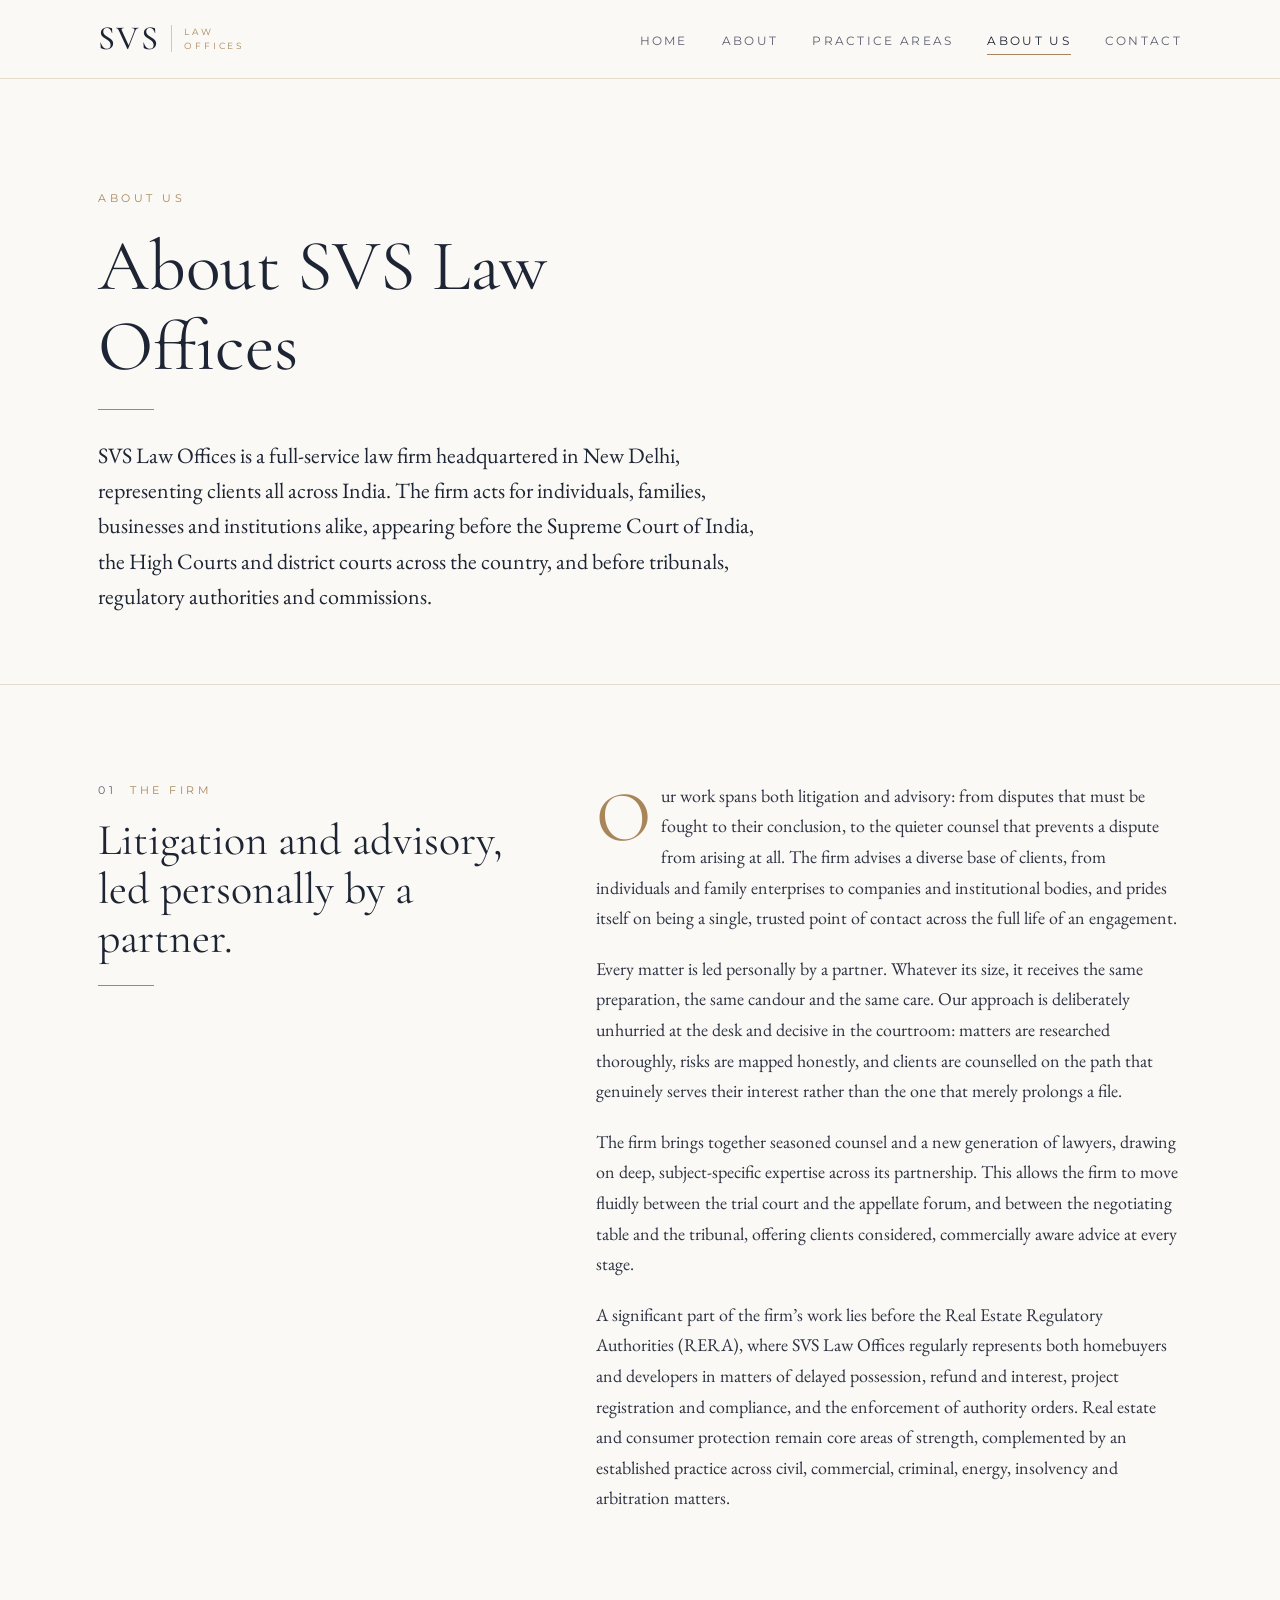
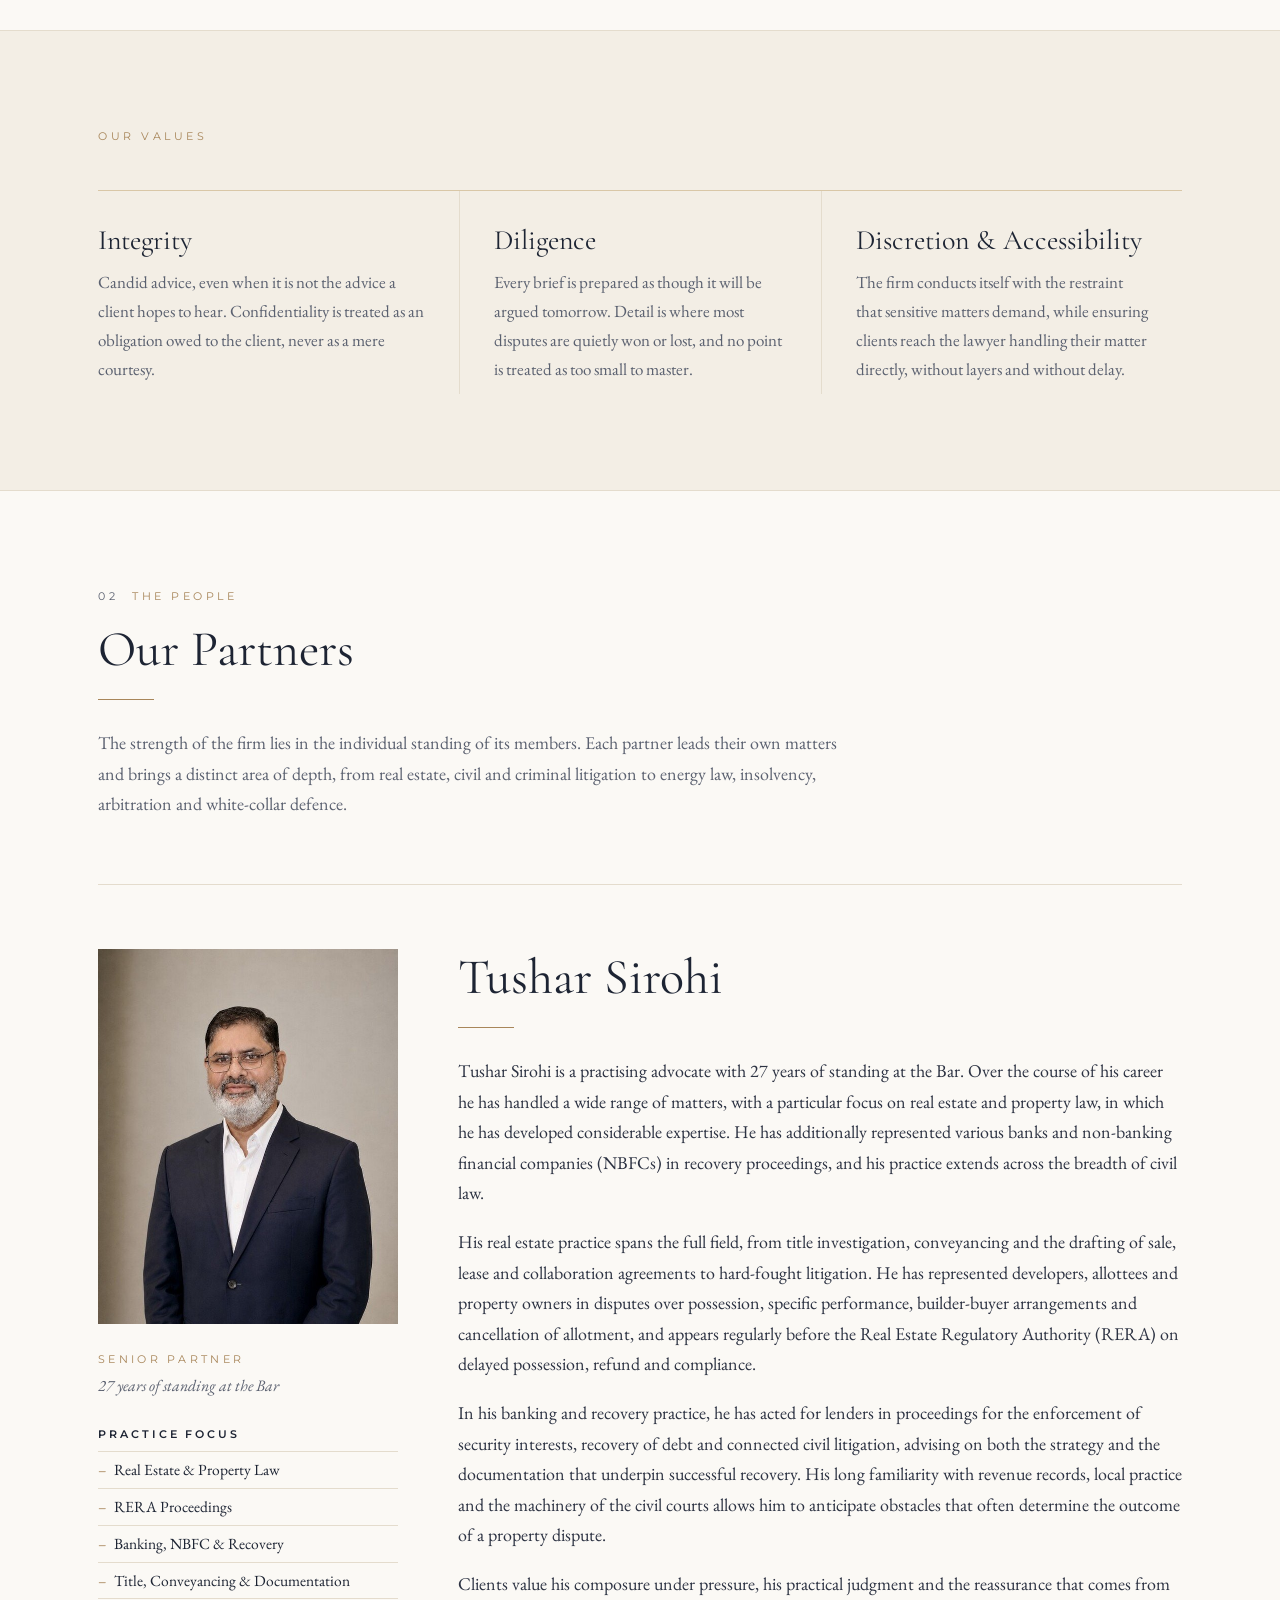
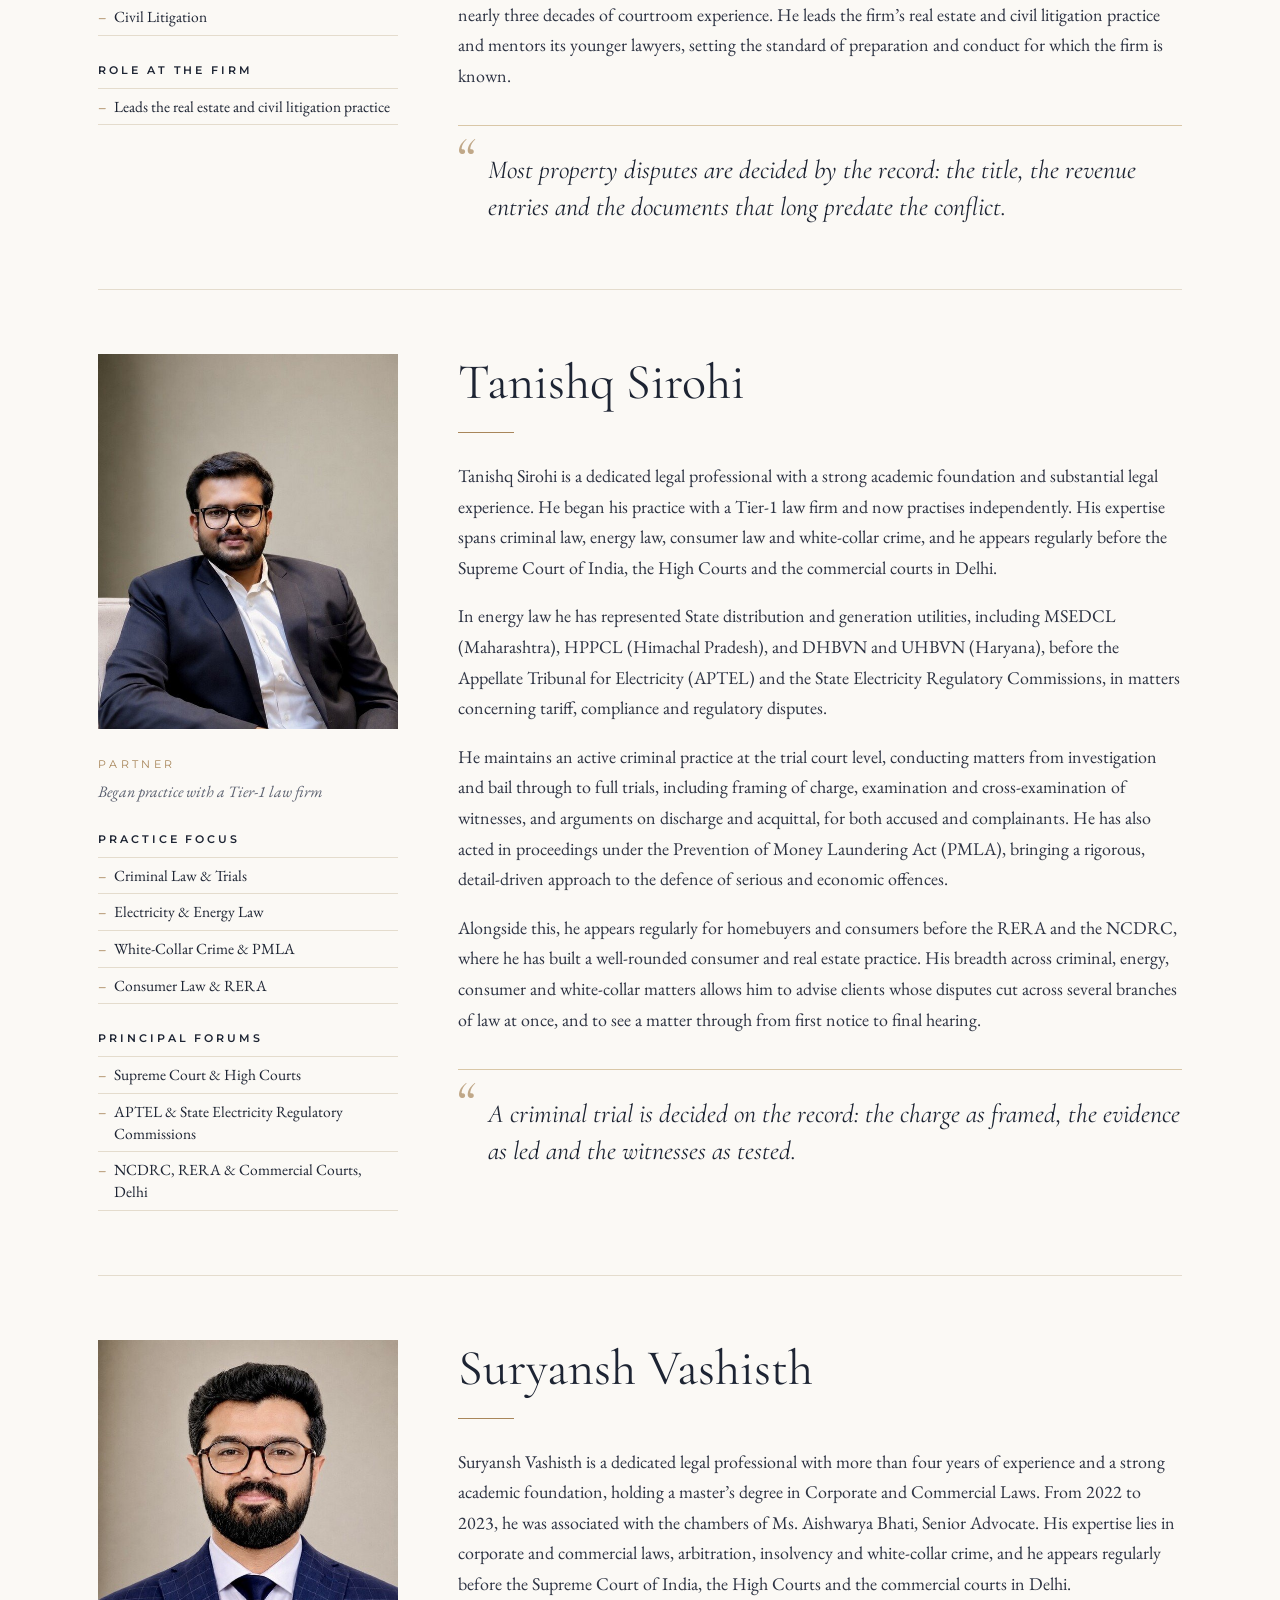
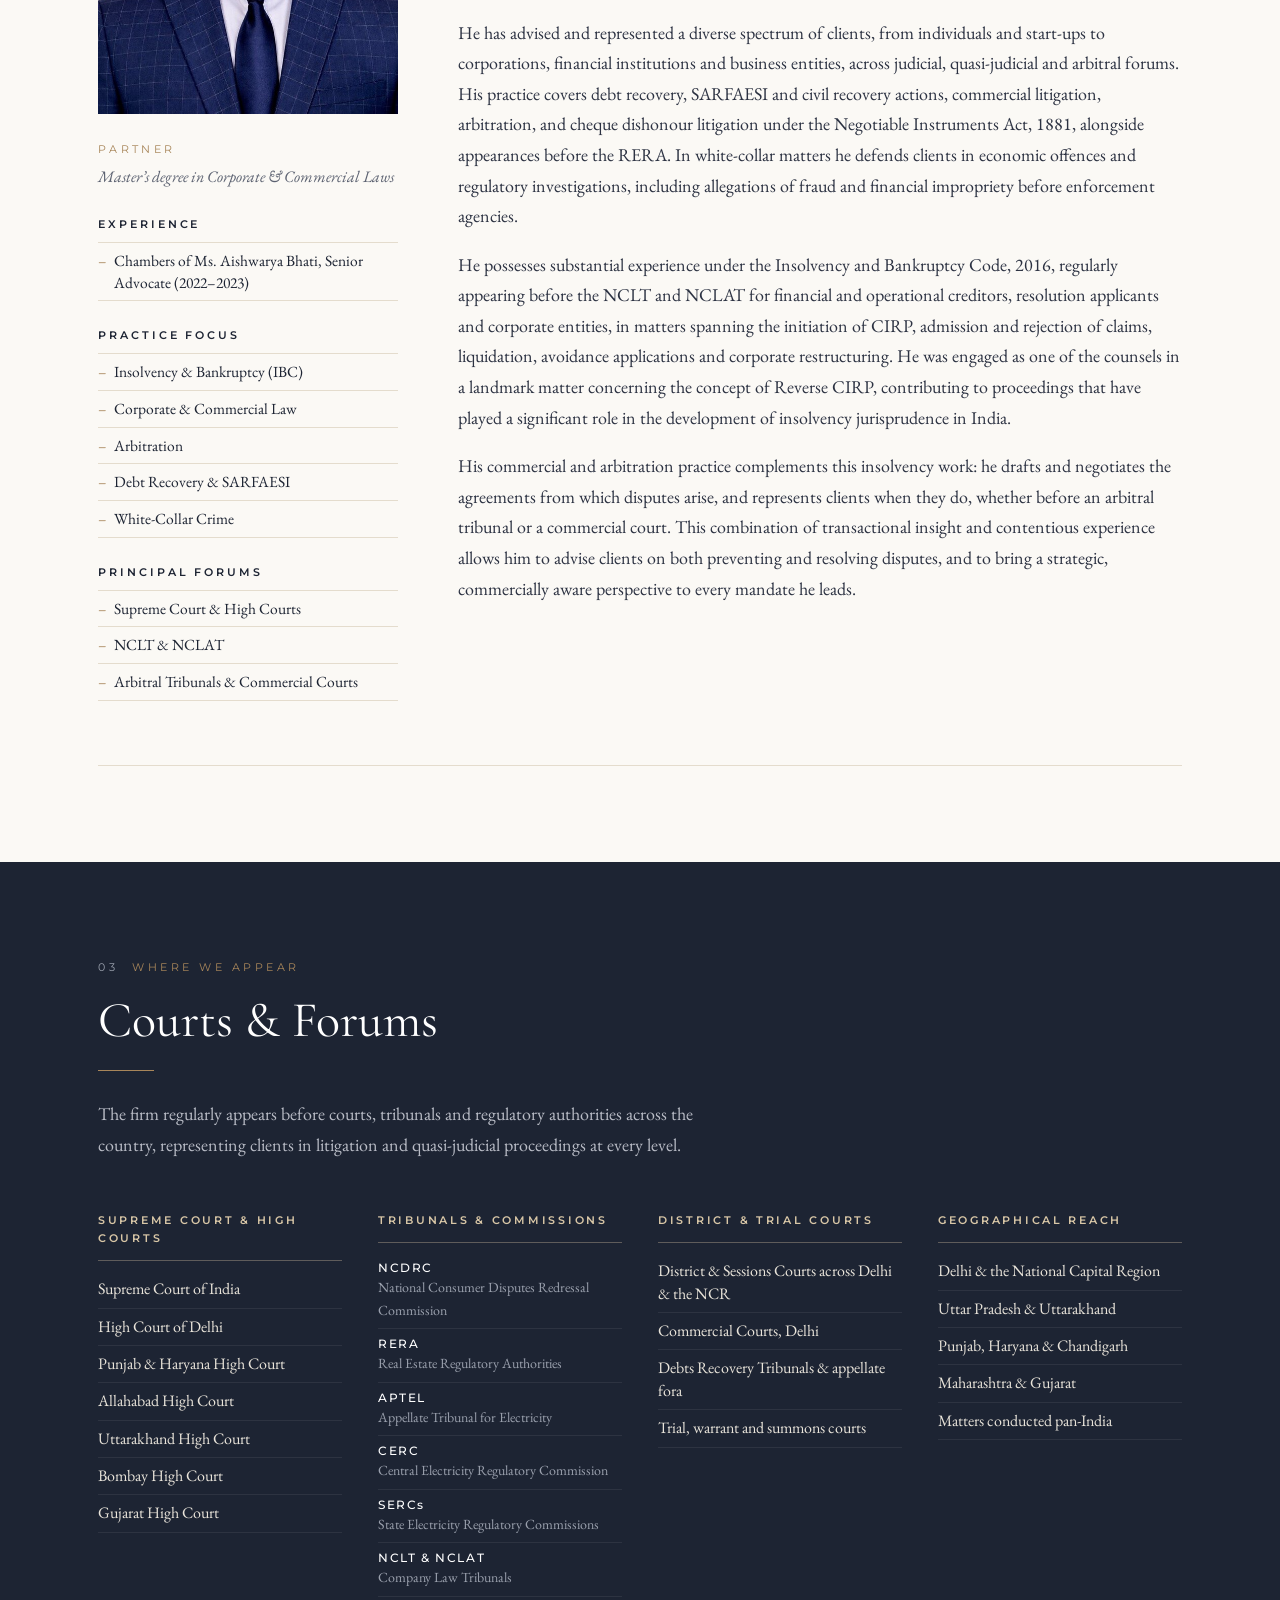
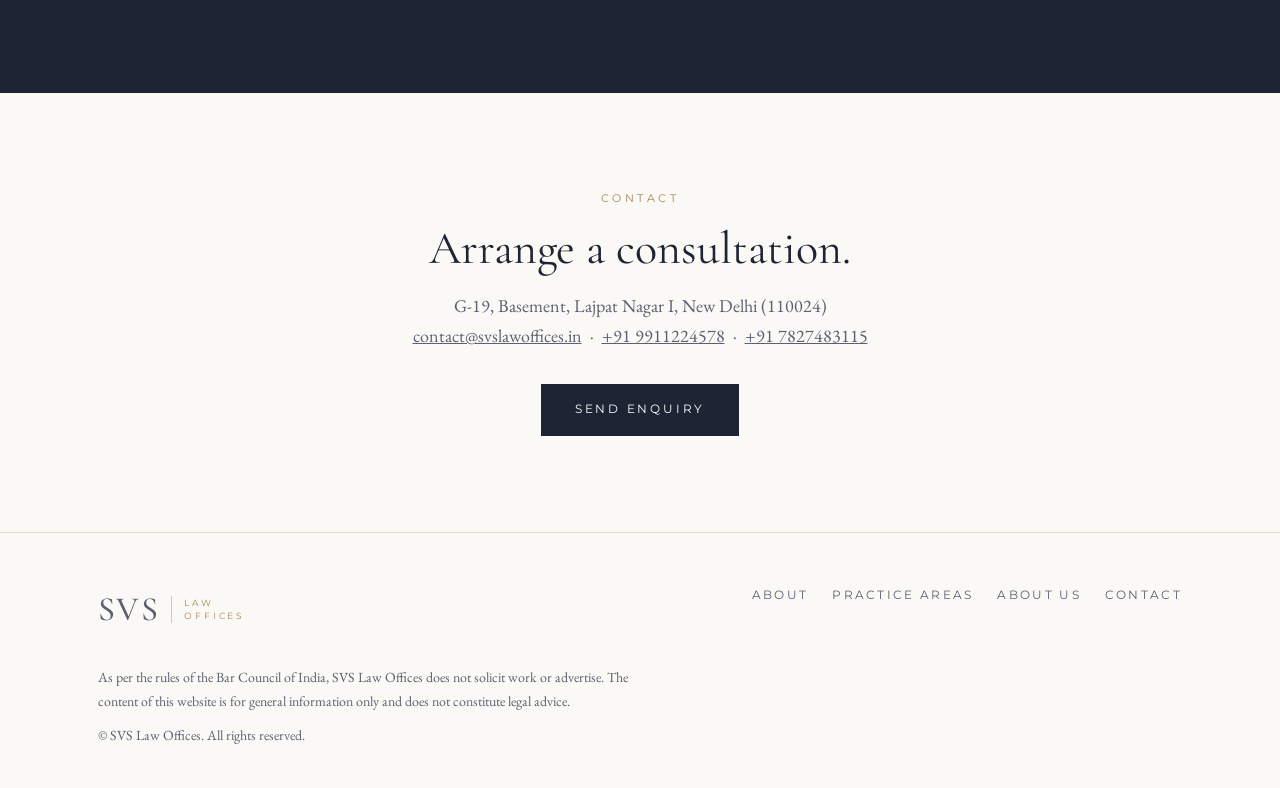
==== about-us.html @ 1b8d6eec "Updated index.html to add about us section" ====
<!DOCTYPE html>
<html lang="en">
<head>
<meta charset="UTF-8">
<meta name="viewport" content="width=device-width, initial-scale=1.0">
<title>About Us | SVS Law Offices, Advocates & Legal Consultants, Delhi</title>
<meta name="description" content="About SVS Law Offices: a full-service law firm headquartered in New Delhi, representing clients across India. Meet our partners.">
<link rel="preconnect" href="https://fonts.googleapis.com">
<link rel="preconnect" href="https://fonts.gstatic.com" crossorigin>
<link href="https://fonts.googleapis.com/css2?family=Cormorant+Garamond:ital,wght@0,400;0,500;0,600;1,400&family=EB+Garamond:ital,wght@0,400;0,500;1,400&family=Montserrat:wght@400;500;600&display=swap" rel="stylesheet">
<style>
  :root{
    --ink:#1d2433;
    --muted:#5b6170;
    --gold:#a8865a;
    --gold-soft:#d9c7a7;
    --paper:#fbf9f5;
    --sand:#f3eee5;
    --line:#e4dccd;
    --serif-d:'Cormorant Garamond', Georgia, serif;
    --serif:'EB Garamond', Georgia, serif;
    --sans:'Montserrat', Arial, sans-serif;
  }
  *{box-sizing:border-box;margin:0;padding:0}
  html{scroll-behavior:smooth}
  body{background:var(--paper);color:var(--ink);font-family:var(--serif);font-size:18px;line-height:1.7;-webkit-font-smoothing:antialiased}
  img{max-width:100%;display:block}
  a{color:inherit}
  .wrap{max-width:1140px;margin:0 auto;padding:0 28px}

  /* Header */
  header{position:sticky;top:0;z-index:20;background:rgba(251,249,245,.94);backdrop-filter:blur(6px);border-bottom:1px solid var(--line)}
  .bar{display:flex;align-items:center;justify-content:space-between;height:78px}
  .logo{display:flex;align-items:center;gap:12px;text-decoration:none}
  .logo b{font-family:var(--serif-d);font-weight:500;font-size:34px;letter-spacing:.04em}
  .logo span{font-family:var(--sans);font-size:9px;letter-spacing:.32em;text-transform:uppercase;color:var(--gold);border-left:1px solid var(--gold-soft);padding-left:12px;line-height:1.5}
  nav ul{list-style:none;display:flex;gap:34px}
  nav a{font-family:var(--sans);font-size:11.5px;letter-spacing:.2em;text-transform:uppercase;text-decoration:none;color:var(--muted);padding:6px 0;border-bottom:1px solid transparent;transition:.2s}
  nav a:hover,nav a.active{color:var(--ink);border-bottom-color:var(--gold)}
  .menu-btn{display:none;background:none;border:0;font-family:var(--sans);font-size:11px;letter-spacing:.2em;text-transform:uppercase;cursor:pointer;color:var(--ink)}

  /* Common */
  .eyebrow{font-family:var(--sans);font-size:11px;letter-spacing:.32em;text-transform:uppercase;color:var(--gold);display:flex;align-items:center;gap:14px}
  .eyebrow i{font-style:normal;color:var(--muted)}
  h1,h2,h3{font-family:var(--serif-d);font-weight:400;line-height:1.12}
  .rule{width:56px;height:1px;background:var(--gold);margin:22px 0 28px}
  section{padding:96px 0}

  /* Hero */
  .hero{padding:110px 0 70px;border-bottom:1px solid var(--line)}
  .hero h1{font-size:clamp(44px,6vw,72px);margin-top:18px;max-width:14ch}
  .hero p.lead{font-size:22px;line-height:1.6;max-width:62ch;color:var(--ink)}

  /* Firm */
  .firm-grid{display:grid;grid-template-columns:1fr 1.35fr;gap:64px;align-items:start}
  .firm-grid h2{font-size:clamp(32px,4vw,44px)}
  .firm-body p{margin-bottom:20px;color:#2c3242}
  .firm-body p:first-child::first-letter{font-family:var(--serif-d);float:left;font-size:72px;line-height:.85;padding:6px 10px 0 0;color:var(--gold)}

  /* Values */
  .values{background:var(--sand);border-top:1px solid var(--line);border-bottom:1px solid var(--line)}
  .vals{display:grid;grid-template-columns:repeat(3,1fr);gap:0;margin-top:44px;border-top:1px solid var(--gold-soft)}
  .val{padding:34px 34px 10px 0}
  .val+.val{padding-left:34px;border-left:1px solid var(--line)}
  .val h3{font-size:28px;margin-bottom:12px}
  .val p{color:var(--muted);font-size:17px}

  /* People */
  .people-head{max-width:760px;margin-bottom:64px}
  .people-head h2{font-size:clamp(34px,4.4vw,50px)}
  .people-head p{color:var(--muted)}
  .person{display:grid;grid-template-columns:300px 1fr;gap:60px;padding:64px 0;border-top:1px solid var(--line)}
  .person:last-child{border-bottom:1px solid var(--line)}
  .photo{aspect-ratio:594/742;overflow:hidden;background:var(--sand)}
  .photo img{width:100%;height:100%;object-fit:cover;filter:saturate(.92)}
  .meta{margin-top:26px}
  .meta .role{font-family:var(--sans);font-size:11px;letter-spacing:.3em;text-transform:uppercase;color:var(--gold)}
  .meta .sub{font-style:italic;color:var(--muted);font-size:16px;margin-top:4px}
  .meta h4{font-family:var(--sans);font-size:10.5px;font-weight:600;letter-spacing:.28em;text-transform:uppercase;margin:26px 0 8px}
  .meta ul{list-style:none;border-top:1px solid var(--line)}
  .meta li{font-size:15.5px;padding:7px 0 7px 16px;border-bottom:1px solid var(--line);position:relative;line-height:1.4}
  .meta li::before{content:"–";position:absolute;left:0;color:var(--gold)}
  .bio h3{font-size:clamp(36px,4vw,50px)}
  .bio p{margin-bottom:18px;color:#2c3242}
  blockquote{margin-top:34px;padding-top:26px;border-top:1px solid var(--gold-soft);font-family:var(--serif-d);font-style:italic;font-size:26px;line-height:1.4;color:var(--ink);position:relative}
  blockquote::before{content:"\201C";font-size:60px;color:var(--gold);position:absolute;top:2px;left:-4px;line-height:1;opacity:.7}
  blockquote span{display:block;padding-left:30px}

  /* Forums */
  .forums{background:var(--ink);color:#e9e4da}
  .forums .eyebrow i{color:#9aa0ad}
  .forums h2{font-size:clamp(34px,4.4vw,50px);color:#fff}
  .forums .intro{color:#b9bcc6;max-width:70ch}
  .fgrid{display:grid;grid-template-columns:repeat(4,1fr);gap:36px;margin-top:52px}
  .fgrid h4{font-family:var(--sans);font-size:10.5px;font-weight:600;letter-spacing:.26em;text-transform:uppercase;color:var(--gold-soft);padding-bottom:12px;border-bottom:1px solid rgba(217,199,167,.35);margin-bottom:10px}
  .fgrid ul{list-style:none}
  .fgrid li{font-size:16px;padding:7px 0;border-bottom:1px solid rgba(255,255,255,.07);line-height:1.4}
  .fgrid li b{font-family:var(--sans);font-weight:500;font-size:11.5px;letter-spacing:.14em;color:#fff;display:block}
  .fgrid li small{color:#9aa0ad;font-size:14px}

  /* CTA + footer */
  .cta{text-align:center}
  .cta h2{font-size:clamp(32px,4vw,46px)}
  .cta p{color:var(--muted);max-width:56ch;margin:16px auto 32px}
  .btn{display:inline-block;font-family:var(--sans);font-size:11.5px;letter-spacing:.24em;text-transform:uppercase;text-decoration:none;padding:16px 34px;background:var(--ink);color:#fff;transition:.2s}
  .btn:hover{background:var(--gold)}
  footer{border-top:1px solid var(--line);padding:48px 0 40px;font-size:15px;color:var(--muted)}
  .foot{display:flex;justify-content:space-between;gap:30px;flex-wrap:wrap;align-items:flex-start}
  footer nav ul{gap:24px;flex-wrap:wrap}
  footer .note{margin-top:28px;font-size:14px;max-width:80ch}

  @media (max-width:900px){
    .firm-grid,.person{grid-template-columns:1fr;gap:34px}
    .person .side{max-width:340px}
    .vals{grid-template-columns:1fr}
    .val,.val+.val{padding:28px 0 6px;border-left:0;border-bottom:1px solid var(--line)}
    .fgrid{grid-template-columns:1fr 1fr}
    section{padding:72px 0}
    .menu-btn{display:block}
    header nav{display:none;position:absolute;top:78px;left:0;right:0;background:var(--paper);border-bottom:1px solid var(--line)}
    header nav.open{display:block}
    header nav ul{flex-direction:column;gap:0;padding:10px 28px 20px}
    header nav a{display:block;padding:12px 0}
  }
  @media (max-width:560px){ .fgrid{grid-template-columns:1fr} body{font-size:17px} }
</style>
</head>
<body>

<!--
  NAVIGATION CHANGE FOR THE MAIN SITE (index.html):
  Replace the "Insights" menu item (header AND footer) with:
      <li><a href="about-us.html">About Us</a></li>
  and remove the "Insights and updates" section (#insights) from the home page.
-->

<header>
  <div class="wrap bar">
    <a class="logo" href="index.html#home"><b>SVS</b><span>Law<br>Offices</span></a>
    <button class="menu-btn" onclick="document.querySelector('header nav').classList.toggle('open')">Menu</button>
    <nav>
      <ul>
        <li><a href="index.html#home">Home</a></li>
        <li><a href="index.html#about">About</a></li>
        <li><a href="index.html#practice">Practice Areas</a></li>
        <li><a href="about-us.html" class="active">About Us</a></li>
        <li><a href="index.html#contact">Contact</a></li>
      </ul>
    </nav>
  </div>
</header>

<main id="about-us">

  <!-- Hero -->
  <section class="hero">
    <div class="wrap">
      <div class="eyebrow">About Us</div>
      <h1>About SVS Law Offices</h1>
      <div class="rule"></div>
      <p class="lead">SVS Law Offices is a full-service law firm headquartered in New Delhi, representing clients all across India. The firm acts for individuals, families, businesses and institutions alike, appearing before the Supreme Court of India, the High Courts and district courts across the country, and before tribunals, regulatory authorities and commissions.</p>
    </div>
  </section>

  <!-- The Firm -->
  <section>
    <div class="wrap firm-grid">
      <div>
        <div class="eyebrow"><i>01</i> The Firm</div>
        <h2 style="margin-top:16px">Litigation and advisory, led personally by a partner.</h2>
        <div class="rule"></div>
      </div>
      <div class="firm-body">
        <p>Our work spans both litigation and advisory: from disputes that must be fought to their conclusion, to the quieter counsel that prevents a dispute from arising at all. The firm advises a diverse base of clients, from individuals and family enterprises to companies and institutional bodies, and prides itself on being a single, trusted point of contact across the full life of an engagement.</p>
        <p>Every matter is led personally by a partner. Whatever its size, it receives the same preparation, the same candour and the same care. Our approach is deliberately unhurried at the desk and decisive in the courtroom: matters are researched thoroughly, risks are mapped honestly, and clients are counselled on the path that genuinely serves their interest rather than the one that merely prolongs a file.</p>
        <p>The firm brings together seasoned counsel and a new generation of lawyers, drawing on deep, subject-specific expertise across its partnership. This allows the firm to move fluidly between the trial court and the appellate forum, and between the negotiating table and the tribunal, offering clients considered, commercially aware advice at every stage.</p>
        <p>A significant part of the firm’s work lies before the Real Estate Regulatory Authorities (RERA), where SVS Law Offices regularly represents both homebuyers and developers in matters of delayed possession, refund and interest, project registration and compliance, and the enforcement of authority orders. Real estate and consumer protection remain core areas of strength, complemented by an established practice across civil, commercial, criminal, energy, insolvency and arbitration matters.</p>
      </div>
    </div>
  </section>

  <!-- Values -->
  <section class="values">
    <div class="wrap">
      <div class="eyebrow">Our Values</div>
      <div class="vals">
        <div class="val">
          <h3>Integrity</h3>
          <p>Candid advice, even when it is not the advice a client hopes to hear. Confidentiality is treated as an obligation owed to the client, never as a mere courtesy.</p>
        </div>
        <div class="val">
          <h3>Diligence</h3>
          <p>Every brief is prepared as though it will be argued tomorrow. Detail is where most disputes are quietly won or lost, and no point is treated as too small to master.</p>
        </div>
        <div class="val">
          <h3>Discretion &amp; Accessibility</h3>
          <p>The firm conducts itself with the restraint that sensitive matters demand, while ensuring clients reach the lawyer handling their matter directly, without layers and without delay.</p>
        </div>
      </div>
    </div>
  </section>

  <!-- Partners -->
  <section id="partners">
    <div class="wrap">
      <div class="people-head">
        <div class="eyebrow"><i>02</i> The People</div>
        <h2 style="margin-top:16px">Our Partners</h2>
        <div class="rule"></div>
        <p>The strength of the firm lies in the individual standing of its members. Each partner leads their own matters and brings a distinct area of depth, from real estate, civil and criminal litigation to energy law, insolvency, arbitration and white-collar defence.</p>
      </div>

      <!-- Tushar Sirohi -->
      <article class="person">
        <div class="side">
          <div class="photo"><img src="images/tushar-sirohi.jpg" alt="Tushar Sirohi, Senior Partner, SVS Law Offices" loading="lazy"></div>
          <div class="meta">
            <div class="role">Senior Partner</div>
            <div class="sub">27 years of standing at the Bar</div>
            <h4>Practice Focus</h4>
            <ul>
              <li>Real Estate &amp; Property Law</li>
              <li>RERA Proceedings</li>
              <li>Banking, NBFC &amp; Recovery</li>
              <li>Title, Conveyancing &amp; Documentation</li>
              <li>Civil Litigation</li>
            </ul>
            <h4>Role at the Firm</h4>
            <ul><li>Leads the real estate and civil litigation practice</li></ul>
          </div>
        </div>
        <div class="bio">
          <h3>Tushar Sirohi</h3>
          <div class="rule"></div>
          <p>Tushar Sirohi is a practising advocate with 27 years of standing at the Bar. Over the course of his career he has handled a wide range of matters, with a particular focus on real estate and property law, in which he has developed considerable expertise. He has additionally represented various banks and non-banking financial companies (NBFCs) in recovery proceedings, and his practice extends across the breadth of civil law.</p>
          <p>His real estate practice spans the full field, from title investigation, conveyancing and the drafting of sale, lease and collaboration agreements to hard-fought litigation. He has represented developers, allottees and property owners in disputes over possession, specific performance, builder-buyer arrangements and cancellation of allotment, and appears regularly before the Real Estate Regulatory Authority (RERA) on delayed possession, refund and compliance.</p>
          <p>In his banking and recovery practice, he has acted for lenders in proceedings for the enforcement of security interests, recovery of debt and connected civil litigation, advising on both the strategy and the documentation that underpin successful recovery. His long familiarity with revenue records, local practice and the machinery of the civil courts allows him to anticipate obstacles that often determine the outcome of a property dispute.</p>
          <p>Clients value his composure under pressure, his practical judgment and the reassurance that comes from nearly three decades of courtroom experience. He leads the firm’s real estate and civil litigation practice and mentors its younger lawyers, setting the standard of preparation and conduct for which the firm is known.</p>
          <blockquote><span>Most property disputes are decided by the record: the title, the revenue entries and the documents that long predate the conflict.</span></blockquote>
        </div>
      </article>

      <!-- Tanishq Sirohi -->
      <article class="person">
        <div class="side">
          <div class="photo"><img src="images/tanishq-sirohi.jpg" alt="Tanishq Sirohi, Partner, SVS Law Offices" loading="lazy"></div>
          <div class="meta">
            <div class="role">Partner</div>
            <div class="sub">Began practice with a Tier-1 law firm</div>
            <h4>Practice Focus</h4>
            <ul>
              <li>Criminal Law &amp; Trials</li>
              <li>Electricity &amp; Energy Law</li>
              <li>White-Collar Crime &amp; PMLA</li>
              <li>Consumer Law &amp; RERA</li>
            </ul>
            <h4>Principal Forums</h4>
            <ul>
              <li>Supreme Court &amp; High Courts</li>
              <li>APTEL &amp; State Electricity Regulatory Commissions</li>
              <li>NCDRC, RERA &amp; Commercial Courts, Delhi</li>
            </ul>
          </div>
        </div>
        <div class="bio">
          <h3>Tanishq Sirohi</h3>
          <div class="rule"></div>
          <p>Tanishq Sirohi is a dedicated legal professional with a strong academic foundation and substantial legal experience. He began his practice with a Tier-1 law firm and now practises independently. His expertise spans criminal law, energy law, consumer law and white-collar crime, and he appears regularly before the Supreme Court of India, the High Courts and the commercial courts in Delhi.</p>
          <p>In energy law he has represented State distribution and generation utilities, including MSEDCL (Maharashtra), HPPCL (Himachal Pradesh), and DHBVN and UHBVN (Haryana), before the Appellate Tribunal for Electricity (APTEL) and the State Electricity Regulatory Commissions, in matters concerning tariff, compliance and regulatory disputes.</p>
          <p>He maintains an active criminal practice at the trial court level, conducting matters from investigation and bail through to full trials, including framing of charge, examination and cross-examination of witnesses, and arguments on discharge and acquittal, for both accused and complainants. He has also acted in proceedings under the Prevention of Money Laundering Act (PMLA), bringing a rigorous, detail-driven approach to the defence of serious and economic offences.</p>
          <p>Alongside this, he appears regularly for homebuyers and consumers before the RERA and the NCDRC, where he has built a well-rounded consumer and real estate practice. His breadth across criminal, energy, consumer and white-collar matters allows him to advise clients whose disputes cut across several branches of law at once, and to see a matter through from first notice to final hearing.</p>
          <blockquote><span>A criminal trial is decided on the record: the charge as framed, the evidence as led and the witnesses as tested.</span></blockquote>
        </div>
      </article>

      <!-- Suryansh Vashisth -->
      <article class="person">
        <div class="side">
          <div class="photo"><img src="images/suryansh-vashisth.jpg" alt="Suryansh Vashisth, Partner, SVS Law Offices" loading="lazy"></div>
          <div class="meta">
            <div class="role">Partner</div>
            <div class="sub">Master’s degree in Corporate &amp; Commercial Laws</div>
            <h4>Experience</h4>
            <ul><li>Chambers of Ms. Aishwarya Bhati, Senior Advocate (2022–2023)</li></ul>
            <h4>Practice Focus</h4>
            <ul>
              <li>Insolvency &amp; Bankruptcy (IBC)</li>
              <li>Corporate &amp; Commercial Law</li>
              <li>Arbitration</li>
              <li>Debt Recovery &amp; SARFAESI</li>
              <li>White-Collar Crime</li>
            </ul>
            <h4>Principal Forums</h4>
            <ul>
              <li>Supreme Court &amp; High Courts</li>
              <li>NCLT &amp; NCLAT</li>
              <li>Arbitral Tribunals &amp; Commercial Courts</li>
            </ul>
          </div>
        </div>
        <div class="bio">
          <h3>Suryansh Vashisth</h3>
          <div class="rule"></div>
          <p>Suryansh Vashisth is a dedicated legal professional with more than four years of experience and a strong academic foundation, holding a master’s degree in Corporate and Commercial Laws. From 2022 to 2023, he was associated with the chambers of Ms. Aishwarya Bhati, Senior Advocate. His expertise lies in corporate and commercial laws, arbitration, insolvency and white-collar crime, and he appears regularly before the Supreme Court of India, the High Courts and the commercial courts in Delhi.</p>
          <p>He has advised and represented a diverse spectrum of clients, from individuals and start-ups to corporations, financial institutions and business entities, across judicial, quasi-judicial and arbitral forums. His practice covers debt recovery, SARFAESI and civil recovery actions, commercial litigation, arbitration, and cheque dishonour litigation under the Negotiable Instruments Act, 1881, alongside appearances before the RERA. In white-collar matters he defends clients in economic offences and regulatory investigations, including allegations of fraud and financial impropriety before enforcement agencies.</p>
          <p>He possesses substantial experience under the Insolvency and Bankruptcy Code, 2016, regularly appearing before the NCLT and NCLAT for financial and operational creditors, resolution applicants and corporate entities, in matters spanning the initiation of CIRP, admission and rejection of claims, liquidation, avoidance applications and corporate restructuring. He was engaged as one of the counsels in a landmark matter concerning the concept of Reverse CIRP, contributing to proceedings that have played a significant role in the development of insolvency jurisprudence in India.</p>
          <p>His commercial and arbitration practice complements this insolvency work: he drafts and negotiates the agreements from which disputes arise, and represents clients when they do, whether before an arbitral tribunal or a commercial court. This combination of transactional insight and contentious experience allows him to advise clients on both preventing and resolving disputes, and to bring a strategic, commercially aware perspective to every mandate he leads.</p>
        </div>
      </article>
    </div>
  </section>

  <!-- Courts & Forums -->
  <section class="forums">
    <div class="wrap">
      <div class="eyebrow"><i>03</i> Where We Appear</div>
      <h2 style="margin-top:16px">Courts &amp; Forums</h2>
      <div class="rule"></div>
      <p class="intro">The firm regularly appears before courts, tribunals and regulatory authorities across the country, representing clients in litigation and quasi-judicial proceedings at every level.</p>
      <div class="fgrid">
        <div>
          <h4>Supreme Court &amp; High Courts</h4>
          <ul>
            <li>Supreme Court of India</li>
            <li>High Court of Delhi</li>
            <li>Punjab &amp; Haryana High Court</li>
            <li>Allahabad High Court</li>
            <li>Uttarakhand High Court</li>
            <li>Bombay High Court</li>
            <li>Gujarat High Court</li>
          </ul>
        </div>
        <div>
          <h4>Tribunals &amp; Commissions</h4>
          <ul>
            <li><b>NCDRC</b><small>National Consumer Disputes Redressal Commission</small></li>
            <li><b>RERA</b><small>Real Estate Regulatory Authorities</small></li>
            <li><b>APTEL</b><small>Appellate Tribunal for Electricity</small></li>
            <li><b>CERC</b><small>Central Electricity Regulatory Commission</small></li>
            <li><b>SERCs</b><small>State Electricity Regulatory Commissions</small></li>
            <li><b>NCLT &amp; NCLAT</b><small>Company Law Tribunals</small></li>
          </ul>
        </div>
        <div>
          <h4>District &amp; Trial Courts</h4>
          <ul>
            <li>District &amp; Sessions Courts across Delhi &amp; the NCR</li>
            <li>Commercial Courts, Delhi</li>
            <li>Debts Recovery Tribunals &amp; appellate fora</li>
            <li>Trial, warrant and summons courts</li>
          </ul>
        </div>
        <div>
          <h4>Geographical Reach</h4>
          <ul>
            <li>Delhi &amp; the National Capital Region</li>
            <li>Uttar Pradesh &amp; Uttarakhand</li>
            <li>Punjab, Haryana &amp; Chandigarh</li>
            <li>Maharashtra &amp; Gujarat</li>
            <li>Matters conducted pan-India</li>
          </ul>
        </div>
      </div>
    </div>
  </section>

  <!-- CTA -->
  <section class="cta">
    <div class="wrap">
      <div class="eyebrow" style="justify-content:center">Contact</div>
      <h2 style="margin-top:16px">Arrange a consultation.</h2>
      <p>G-19, Basement, Lajpat Nagar I, New Delhi (110024)<br>
      <a href="mailto:contact@svslawoffices.in">contact@svslawoffices.in</a> &nbsp;·&nbsp; <a href="tel:+919911224578">+91 9911224578</a> &nbsp;·&nbsp; <a href="tel:+917827483115">+91 7827483115</a></p>
      <a class="btn" href="index.html#contact">Send Enquiry</a>
    </div>
  </section>
</main>

<footer>
  <div class="wrap">
    <div class="foot">
      <a class="logo" href="index.html#home"><b>SVS</b><span>Law<br>Offices</span></a>
      <nav>
        <ul>
          <li><a href="index.html#about">About</a></li>
          <li><a href="index.html#practice">Practice Areas</a></li>
          <li><a href="about-us.html">About Us</a></li>
          <li><a href="index.html#contact">Contact</a></li>
        </ul>
      </nav>
    </div>
    <p class="note">As per the rules of the Bar Council of India, SVS Law Offices does not solicit work or advertise. The content of this website is for general information only and does not constitute legal advice.</p>
    <p class="note" style="margin-top:10px">© SVS Law Offices. All rights reserved.</p>
  </div>
</footer>

</body>
</html>
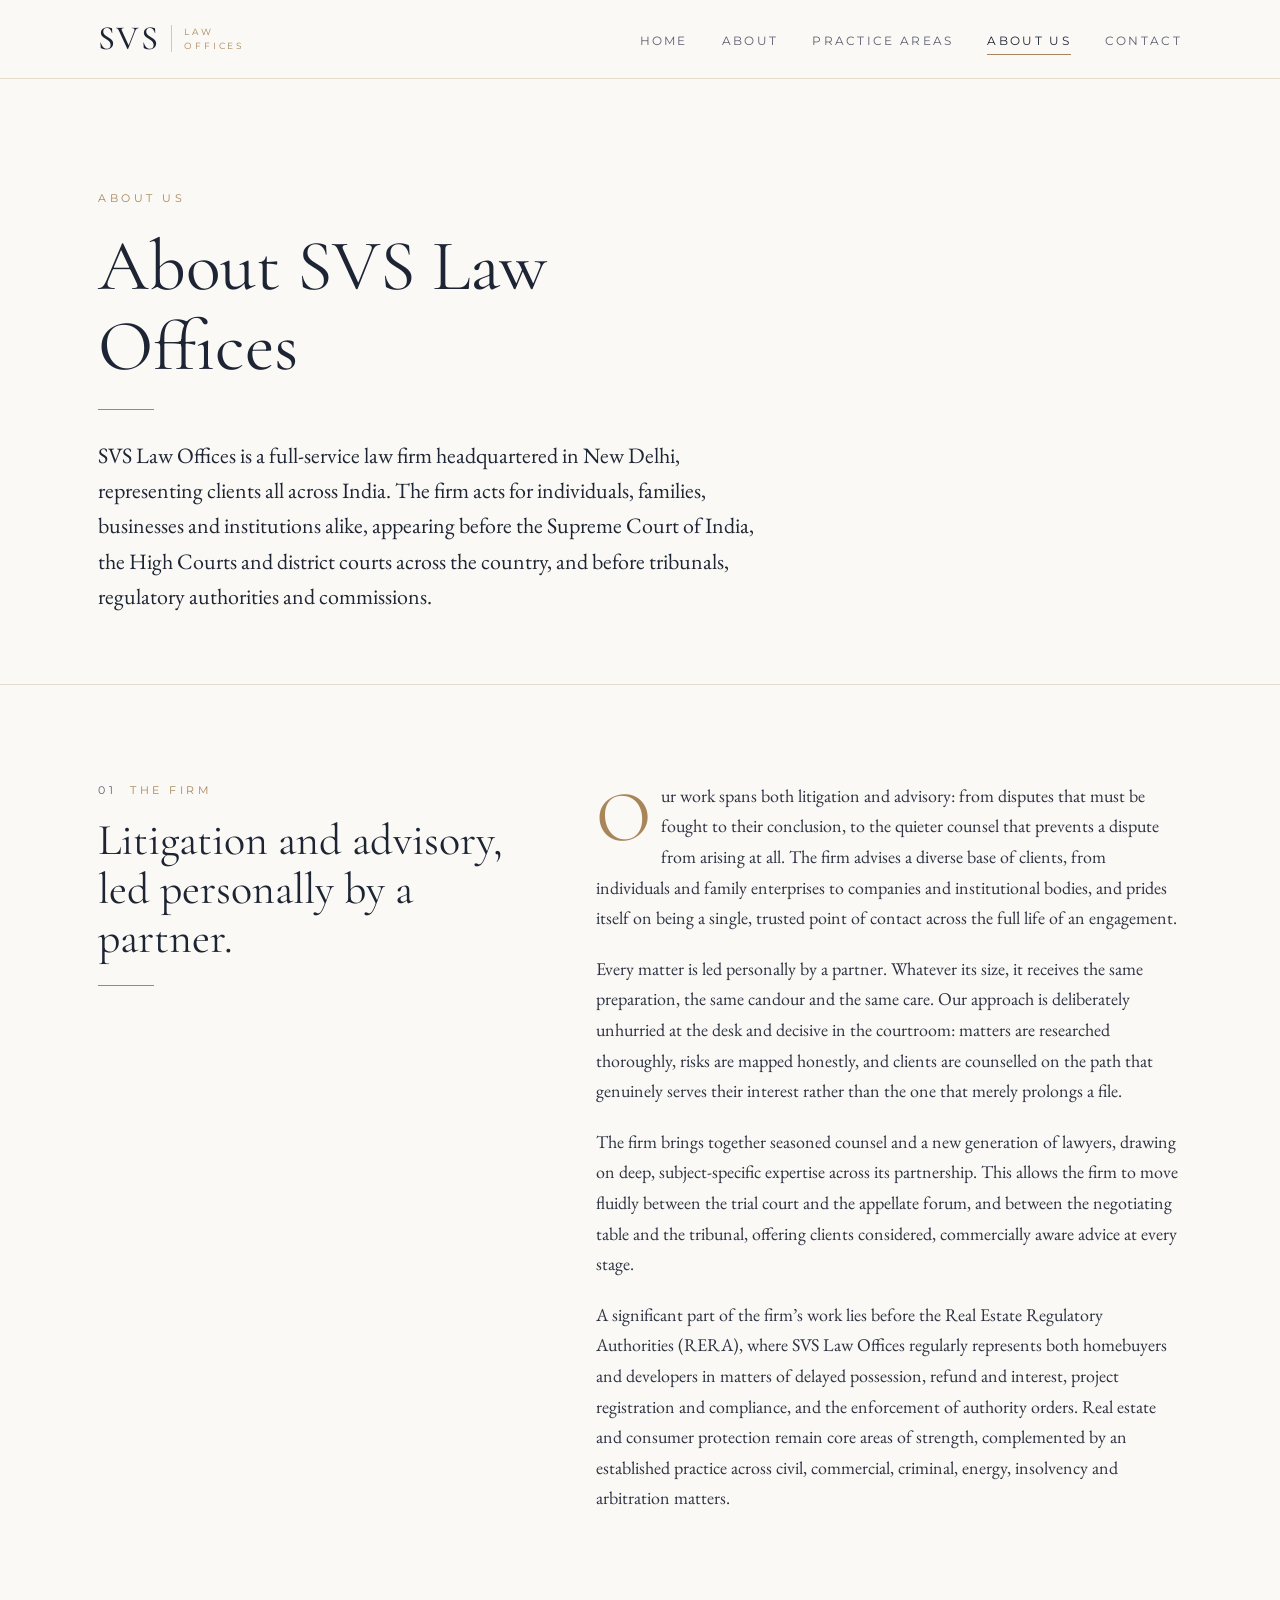
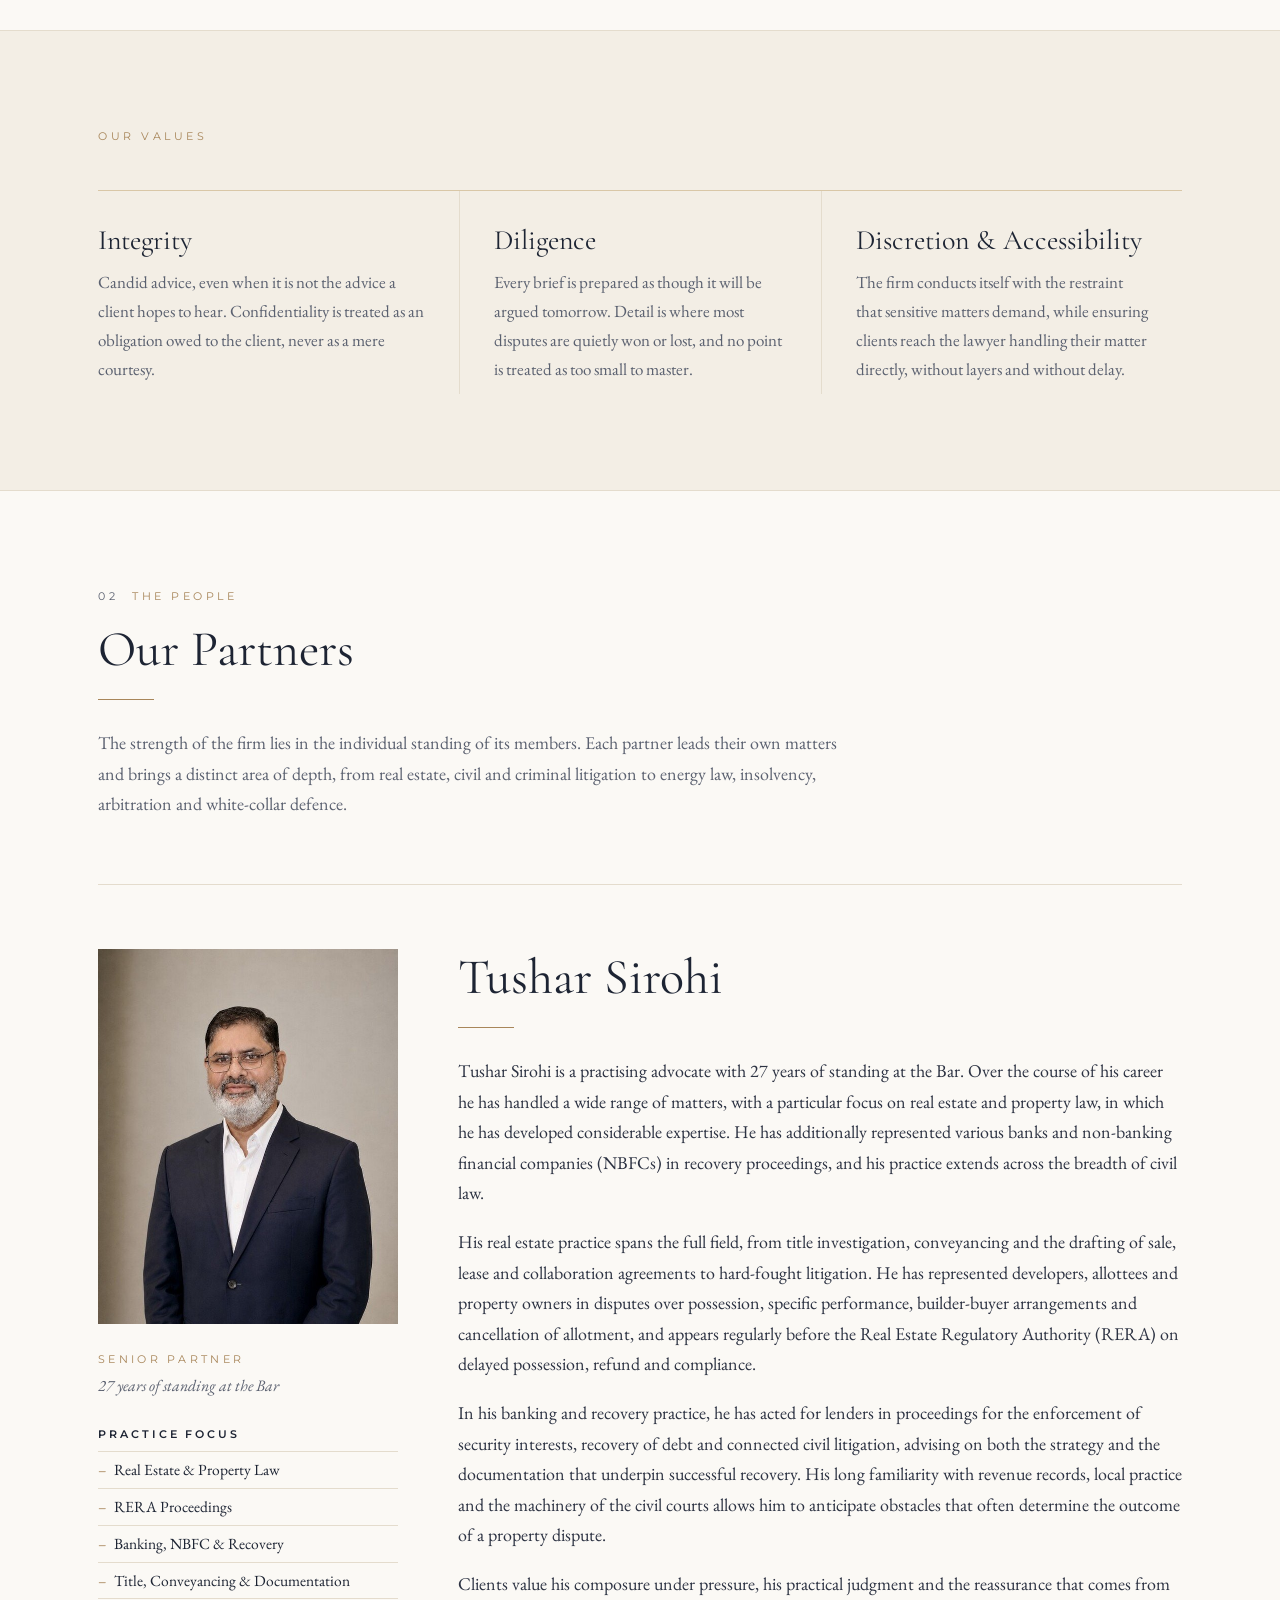
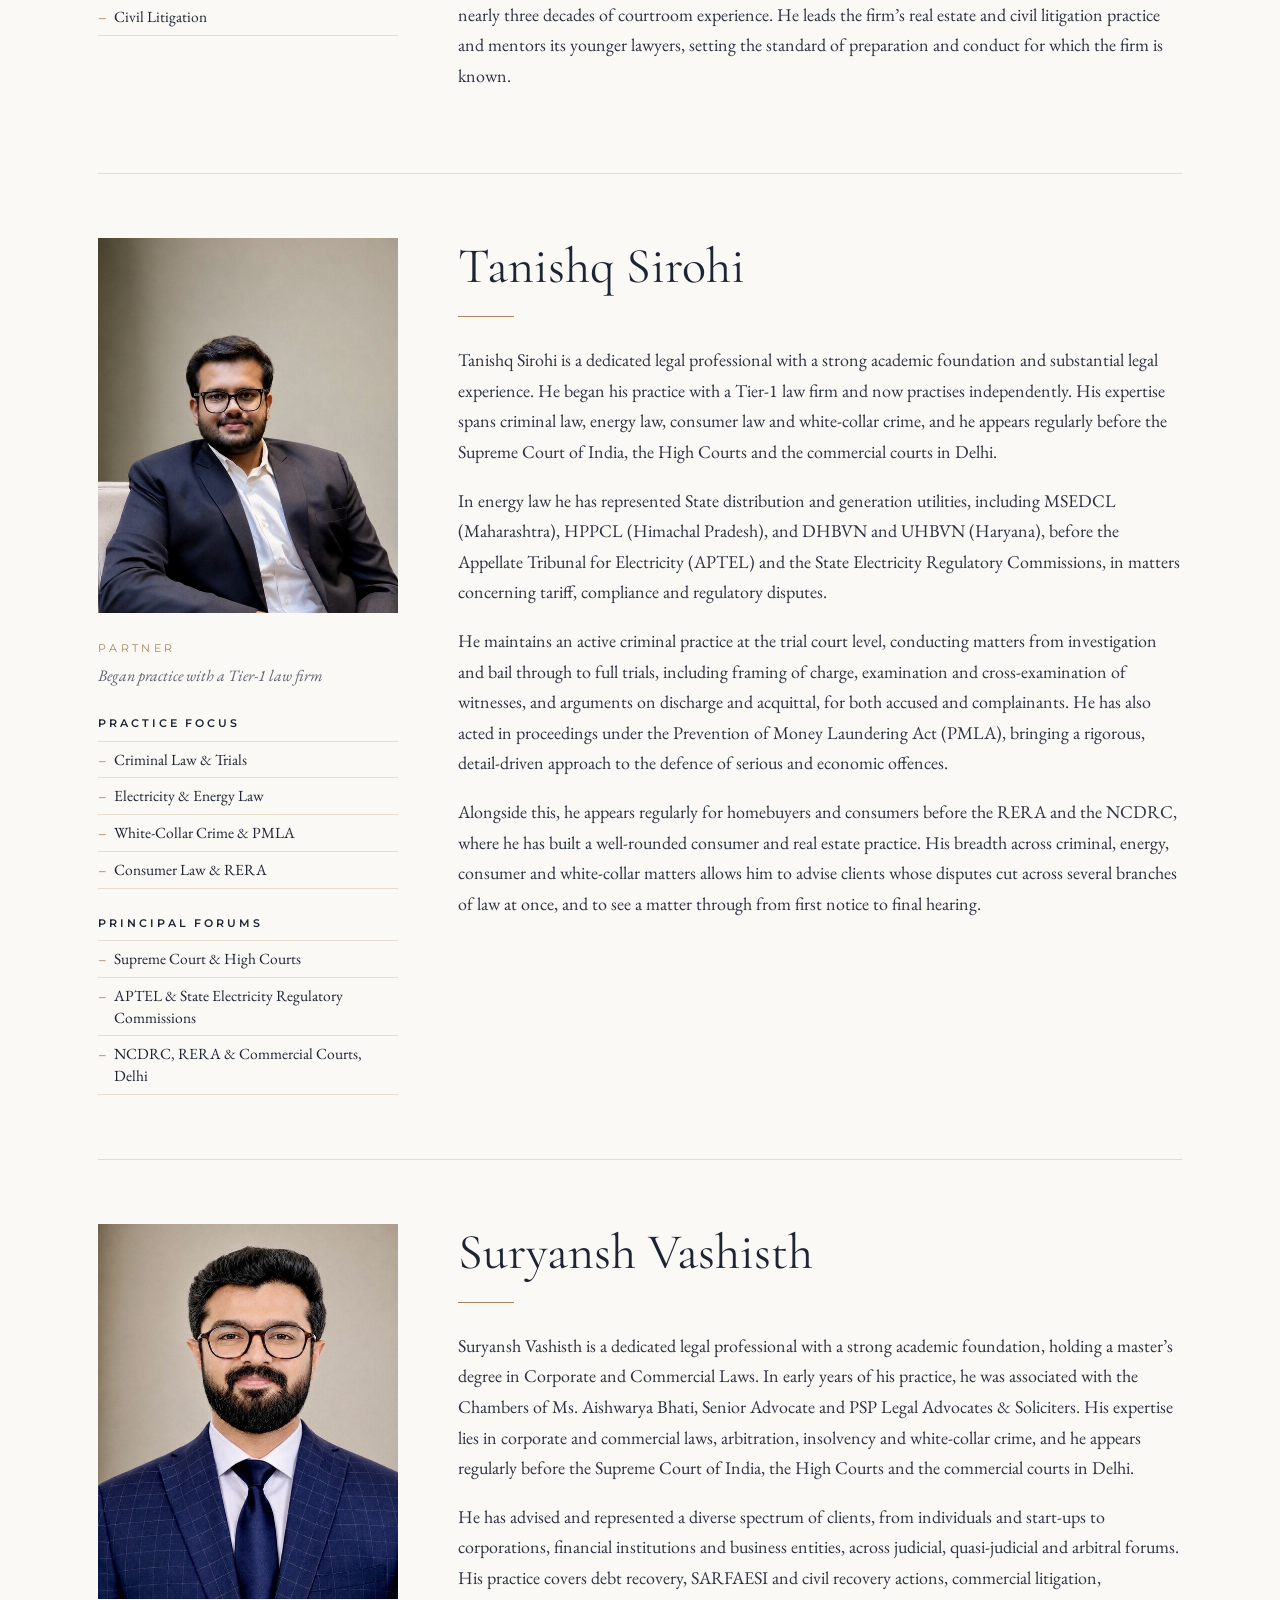
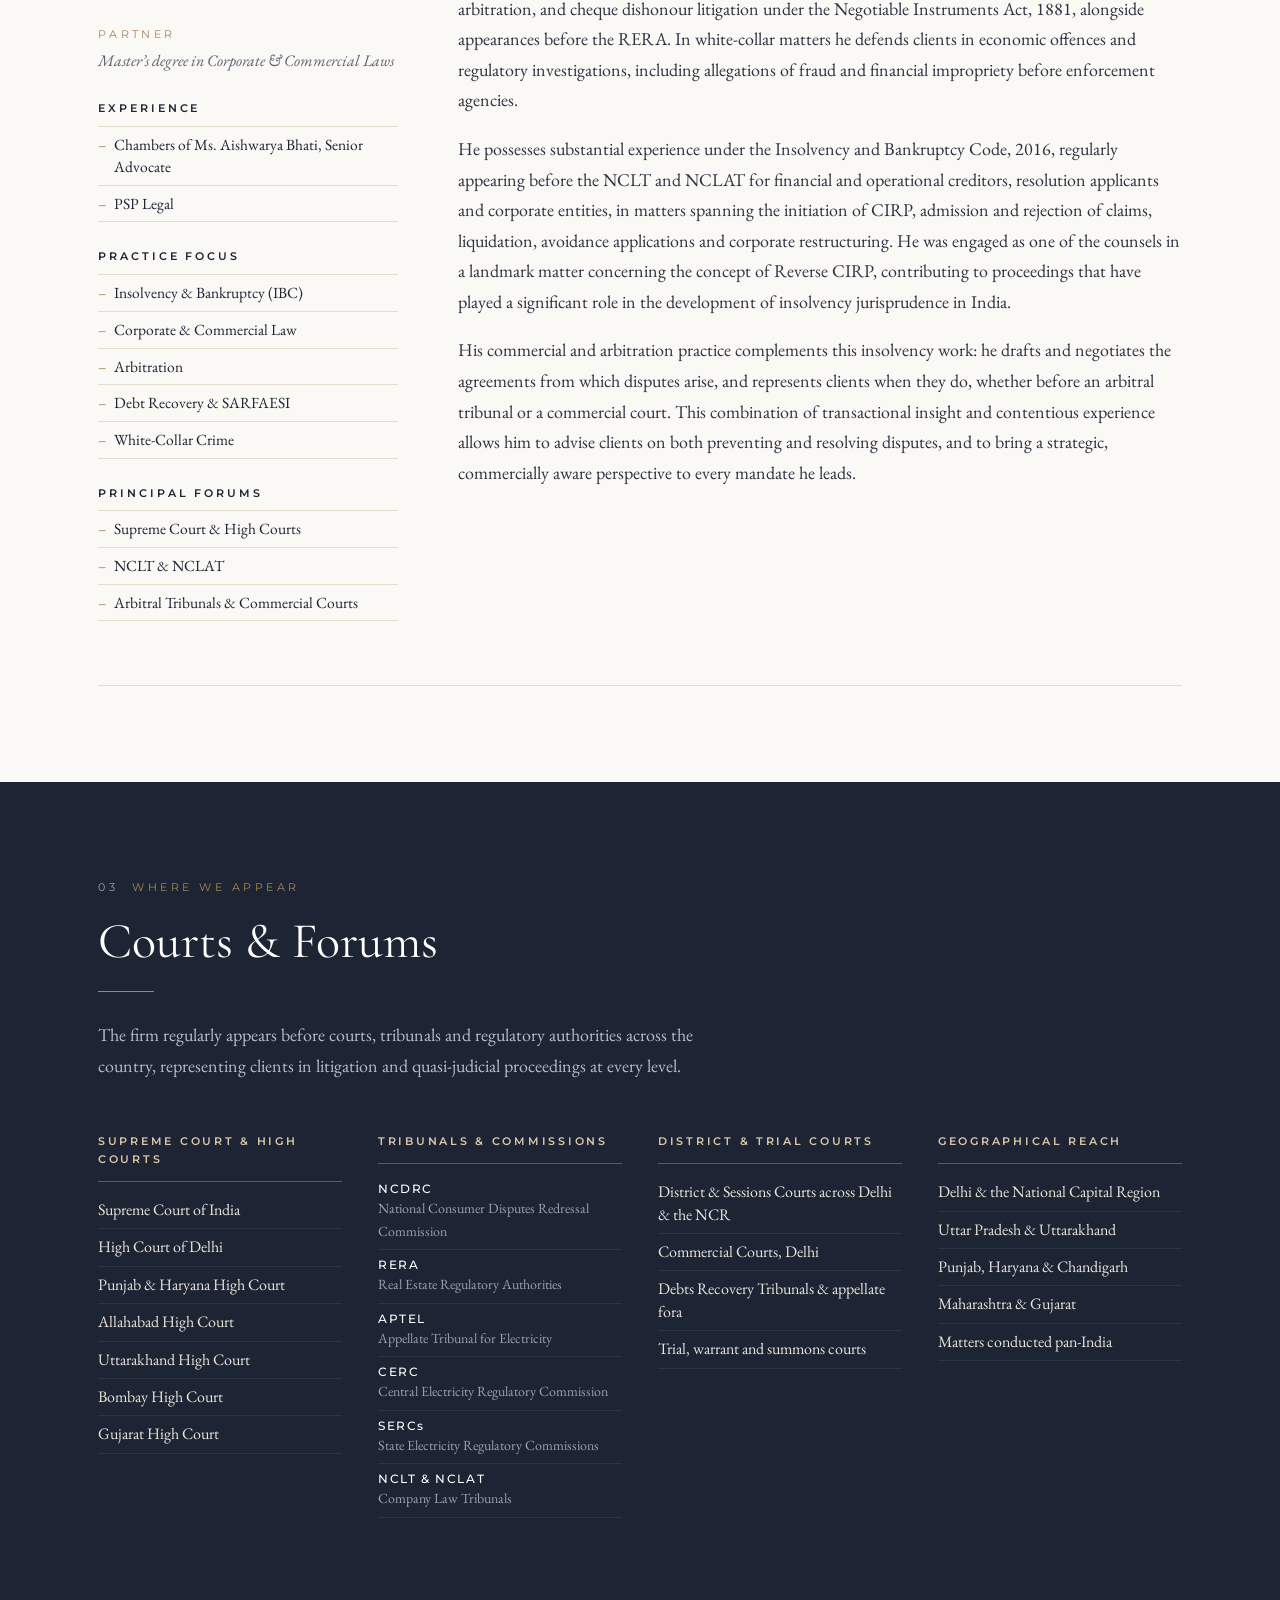
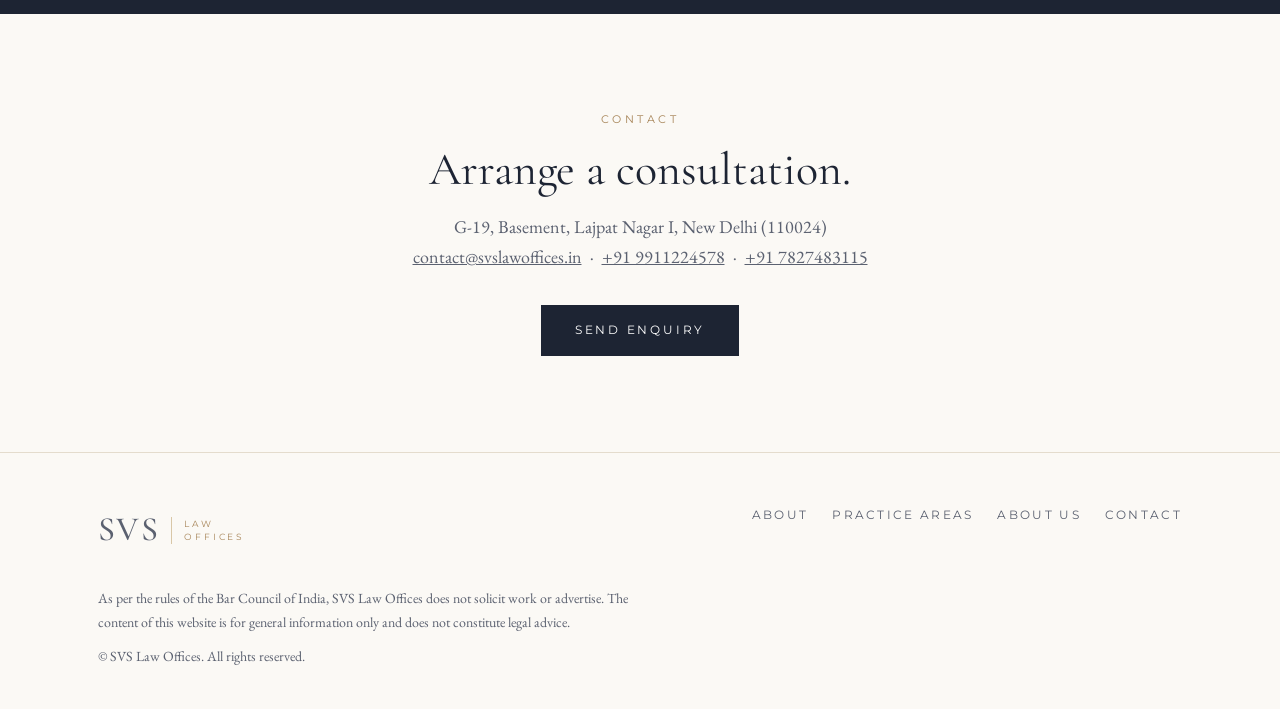
==== commit a9475987: "Paragraph updates" ====
--- a/about-us.html
+++ b/about-us.html
@@ -225,8 +225,6 @@
               <li>Title, Conveyancing &amp; Documentation</li>
               <li>Civil Litigation</li>
             </ul>
-            <h4>Role at the Firm</h4>
-            <ul><li>Leads the real estate and civil litigation practice</li></ul>
           </div>
         </div>
         <div class="bio">
@@ -236,7 +234,6 @@
           <p>His real estate practice spans the full field, from title investigation, conveyancing and the drafting of sale, lease and collaboration agreements to hard-fought litigation. He has represented developers, allottees and property owners in disputes over possession, specific performance, builder-buyer arrangements and cancellation of allotment, and appears regularly before the Real Estate Regulatory Authority (RERA) on delayed possession, refund and compliance.</p>
           <p>In his banking and recovery practice, he has acted for lenders in proceedings for the enforcement of security interests, recovery of debt and connected civil litigation, advising on both the strategy and the documentation that underpin successful recovery. His long familiarity with revenue records, local practice and the machinery of the civil courts allows him to anticipate obstacles that often determine the outcome of a property dispute.</p>
           <p>Clients value his composure under pressure, his practical judgment and the reassurance that comes from nearly three decades of courtroom experience. He leads the firm’s real estate and civil litigation practice and mentors its younger lawyers, setting the standard of preparation and conduct for which the firm is known.</p>
-          <blockquote><span>Most property disputes are decided by the record: the title, the revenue entries and the documents that long predate the conflict.</span></blockquote>
         </div>
       </article>
 
@@ -269,7 +266,6 @@
           <p>In energy law he has represented State distribution and generation utilities, including MSEDCL (Maharashtra), HPPCL (Himachal Pradesh), and DHBVN and UHBVN (Haryana), before the Appellate Tribunal for Electricity (APTEL) and the State Electricity Regulatory Commissions, in matters concerning tariff, compliance and regulatory disputes.</p>
           <p>He maintains an active criminal practice at the trial court level, conducting matters from investigation and bail through to full trials, including framing of charge, examination and cross-examination of witnesses, and arguments on discharge and acquittal, for both accused and complainants. He has also acted in proceedings under the Prevention of Money Laundering Act (PMLA), bringing a rigorous, detail-driven approach to the defence of serious and economic offences.</p>
           <p>Alongside this, he appears regularly for homebuyers and consumers before the RERA and the NCDRC, where he has built a well-rounded consumer and real estate practice. His breadth across criminal, energy, consumer and white-collar matters allows him to advise clients whose disputes cut across several branches of law at once, and to see a matter through from first notice to final hearing.</p>
-          <blockquote><span>A criminal trial is decided on the record: the charge as framed, the evidence as led and the witnesses as tested.</span></blockquote>
         </div>
       </article>
 
@@ -281,7 +277,10 @@
             <div class="role">Partner</div>
             <div class="sub">Master’s degree in Corporate &amp; Commercial Laws</div>
             <h4>Experience</h4>
-            <ul><li>Chambers of Ms. Aishwarya Bhati, Senior Advocate (2022–2023)</li></ul>
+            <ul>
+              <li>Chambers of Ms. Aishwarya Bhati, Senior Advocate</li>
+              <li>PSP Legal</li>
+            </ul>
             <h4>Practice Focus</h4>
             <ul>
               <li>Insolvency &amp; Bankruptcy (IBC)</li>
@@ -301,7 +300,7 @@
         <div class="bio">
           <h3>Suryansh Vashisth</h3>
           <div class="rule"></div>
-          <p>Suryansh Vashisth is a dedicated legal professional with more than four years of experience and a strong academic foundation, holding a master’s degree in Corporate and Commercial Laws. From 2022 to 2023, he was associated with the chambers of Ms. Aishwarya Bhati, Senior Advocate. His expertise lies in corporate and commercial laws, arbitration, insolvency and white-collar crime, and he appears regularly before the Supreme Court of India, the High Courts and the commercial courts in Delhi.</p>
+          <p>Suryansh Vashisth is a dedicated legal professional with a strong academic foundation, holding a master’s degree in Corporate and Commercial Laws. In early years of his practice, he was associated with the Chambers of Ms. Aishwarya Bhati, Senior Advocate and PSP Legal Advocates & Soliciters. His expertise lies in corporate and commercial laws, arbitration, insolvency and white-collar crime, and he appears regularly before the Supreme Court of India, the High Courts and the commercial courts in Delhi.</p>
           <p>He has advised and represented a diverse spectrum of clients, from individuals and start-ups to corporations, financial institutions and business entities, across judicial, quasi-judicial and arbitral forums. His practice covers debt recovery, SARFAESI and civil recovery actions, commercial litigation, arbitration, and cheque dishonour litigation under the Negotiable Instruments Act, 1881, alongside appearances before the RERA. In white-collar matters he defends clients in economic offences and regulatory investigations, including allegations of fraud and financial impropriety before enforcement agencies.</p>
           <p>He possesses substantial experience under the Insolvency and Bankruptcy Code, 2016, regularly appearing before the NCLT and NCLAT for financial and operational creditors, resolution applicants and corporate entities, in matters spanning the initiation of CIRP, admission and rejection of claims, liquidation, avoidance applications and corporate restructuring. He was engaged as one of the counsels in a landmark matter concerning the concept of Reverse CIRP, contributing to proceedings that have played a significant role in the development of insolvency jurisprudence in India.</p>
           <p>His commercial and arbitration practice complements this insolvency work: he drafts and negotiates the agreements from which disputes arise, and represents clients when they do, whether before an arbitral tribunal or a commercial court. This combination of transactional insight and contentious experience allows him to advise clients on both preventing and resolving disputes, and to bring a strategic, commercially aware perspective to every mandate he leads.</p>
